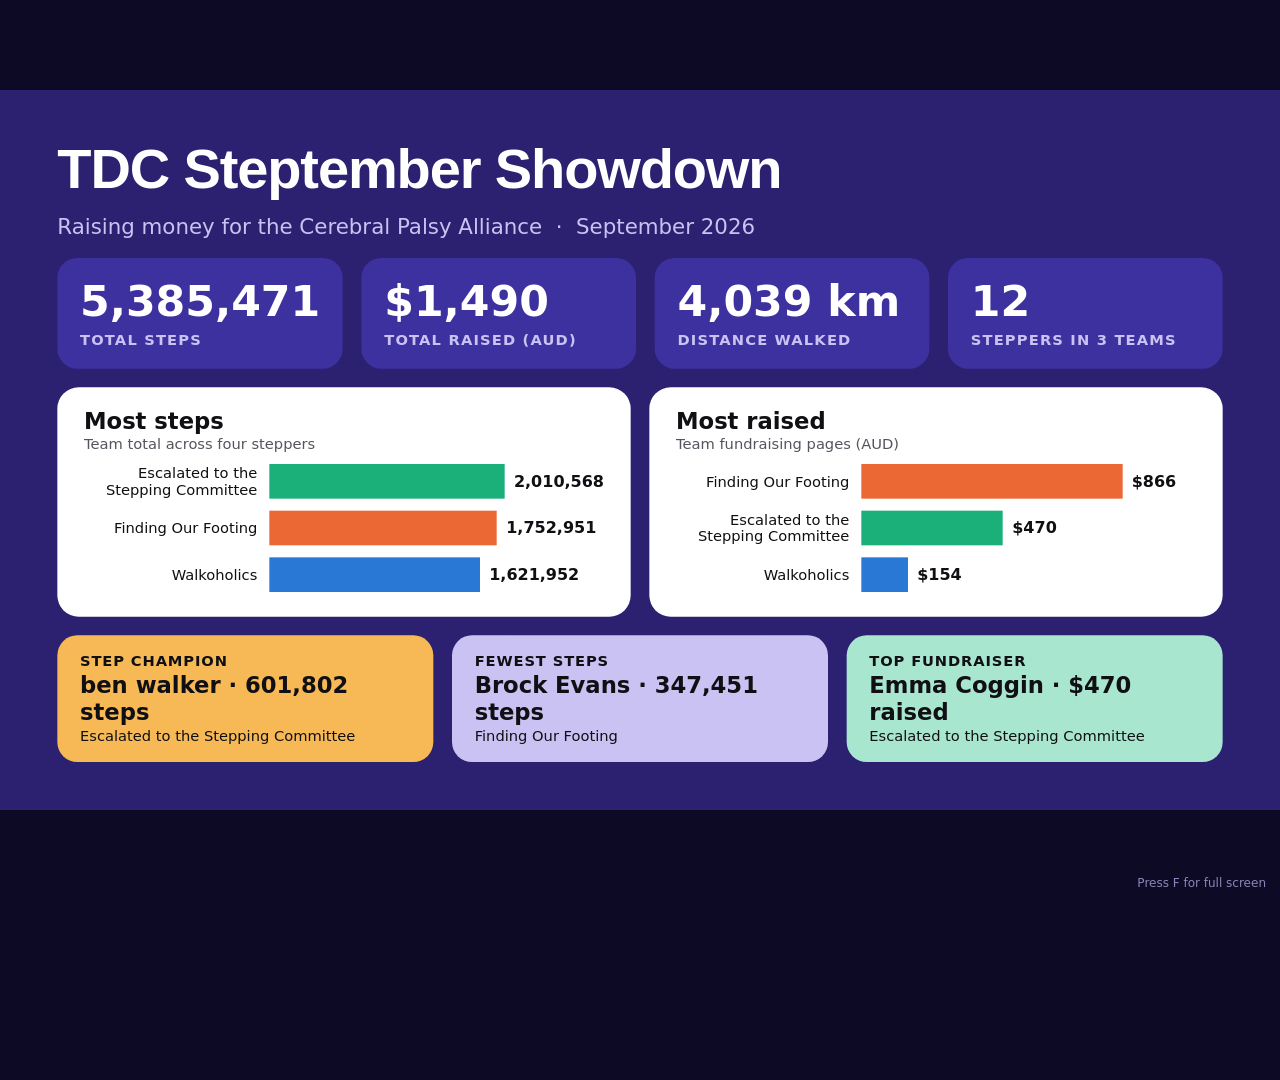
==== steptember-slide.html @ 3fd373d8 "Add HTML version of the one-slide summary Co-Authored-By: Claude Sonnet 5.5 <noreply@anthropic.com> " ====
<!doctype html>
<html lang="en-AU">
<head>
<meta charset="utf-8" />
<meta name="viewport" content="width=device-width, initial-scale=1" />
<title>TDC Steptember Showdown Slide</title>
<meta name="description" content="One-slide summary of the TDC Steptember results, matching the PowerPoint version." />
<link rel="icon" href="data:image/svg+xml,%3Csvg xmlns='http://www.w3.org/2000/svg' viewBox='0 0 100 100'%3E%3Ctext y='.9em' font-size='90'%3E%F0%9F%91%9F%3C/text%3E%3C/svg%3E" />
<style>
:root{
  --bg:#2b2170; --card:#3d31a0; --ink:#101014; --lav:#c9c2f3; --amber:#f7b955; --mint:#a8e6cf;
  --t1:#2a78d6; --t2:#eb6834; --t3:#1baf7a;
}
*{box-sizing:border-box}
html,body{margin:0;height:100%;background:#0d0a26;overflow:hidden}
body{font-family:Calibri,"Segoe UI",system-ui,sans-serif}
/* 1920x1080 stage, scaled to fit the window by the script below */
.stage{position:absolute;left:50%;top:50%;width:1920px;height:1080px;transform-origin:center center;background:var(--bg);color:#fff;position:relative;padding:72px 86px;display:flex;flex-direction:column;gap:28px}
h1{margin:0;font:800 84px/1.1 Arial,Helvetica,sans-serif;letter-spacing:-.02em}
.sub{font-size:32px;color:var(--lav);margin-top:-6px}
.stats{display:grid;grid-template-columns:repeat(4,1fr);gap:28px}
.stat{background:var(--card);border-radius:30px;padding:30px 34px}
.stat b{display:block;font-size:64px;line-height:1.1;font-weight:800;font-variant-numeric:tabular-nums}
.stat span{display:block;margin-top:10px;font-size:22px;font-weight:700;letter-spacing:.08em;color:var(--lav)}
.charts{display:grid;grid-template-columns:1fr 1fr;gap:28px;flex:1;min-height:0}
.chart{background:#fff;color:var(--ink);border-radius:32px;padding:30px 40px;display:flex;flex-direction:column}
.chart h2{margin:0;font-size:34px;font-weight:800}
.chart p{margin:2px 0 0;font-size:22px;color:#55545f}
.bars{flex:1;display:grid;align-content:center;gap:18px;margin-top:12px}
.bar{display:grid;grid-template-columns:260px 1fr;align-items:center;gap:18px}
.bar .lab{text-align:right;font-size:22px;line-height:1.15}
.bar .track{display:flex;align-items:center;gap:14px}
.bar i{display:block;height:52px;width:0;transition:width 1.1s cubic-bezier(.2,.8,.2,1)}
.bar b{font-size:24px;font-weight:800;font-variant-numeric:tabular-nums;white-space:nowrap}
.c1{background:var(--t1)}.c2{background:var(--t2)}.c3{background:var(--t3)}
.awards{display:grid;grid-template-columns:repeat(3,1fr);gap:28px}
.award{border-radius:30px;padding:26px 34px;color:var(--ink)}
.award small{display:block;font-size:22px;font-weight:800;letter-spacing:.06em}
.award strong{display:block;font-size:34px;font-weight:800;margin:4px 0}
.award span{font-size:22px}
.a1{background:var(--amber)}.a2{background:var(--lav)}.a3{background:var(--mint)}
.hint{position:fixed;bottom:10px;right:14px;font:12px system-ui;color:#8b86b8}
@media(prefers-reduced-motion:reduce){.bar i{transition:none}}
</style>
</head>
<body>
<main class="stage" id="stage">
  <h1>TDC Steptember Showdown</h1>
  <div class="sub">Raising money for the Cerebral Palsy Alliance &nbsp;·&nbsp; September 2026</div>

  <div class="stats" id="stats"></div>

  <div class="charts">
    <section class="chart" aria-label="Most steps">
      <h2>Most steps</h2><p>Team total across four steppers</p>
      <div class="bars" id="bars-steps"></div>
    </section>
    <section class="chart" aria-label="Most raised">
      <h2>Most raised</h2><p>Team fundraising pages (AUD)</p>
      <div class="bars" id="bars-money"></div>
    </section>
  </div>

  <div class="awards" id="awards"></div>
</main>
<div class="hint">Press F for full screen</div>

<script>
/* Snapshot of data/teams.json as at 11 Oct 2026 (same figures as the PowerPoint) */
const teams = [
  { name:'Walkoholics', steps:1621952, raised:154, c:1 },
  { name:'Finding Our Footing', steps:1752951, raised:866, c:2 },
  { name:'Escalated to the Stepping Committee', steps:2010568, raised:470, c:3 }
];
const fmt = (n) => n.toLocaleString('en-AU');
const esc = (s) => String(s).replace(/[&<>"]/g, (c) => ({'&':'&amp;','<':'&lt;','>':'&gt;','"':'&quot;'}[c]));
const totalSteps = teams.reduce((a, t) => a + t.steps, 0);
const totalRaised = teams.reduce((a, t) => a + t.raised, 0);

document.getElementById('stats').innerHTML = [
  [fmt(totalSteps), 'TOTAL STEPS'],
  ['$' + fmt(totalRaised), 'TOTAL RAISED (AUD)'],
  [fmt(Math.round(totalSteps * 0.00075)) + ' km', 'DISTANCE WALKED'],
  ['12', 'STEPPERS IN 3 TEAMS']
].map(([v, l]) => `<div class="stat"><b>${v}</b><span>${l}</span></div>`).join('');

function bars(id, key, f) {
  const sorted = [...teams].sort((a, b) => b[key] - a[key]);
  const max = sorted[0][key];
  document.getElementById(id).innerHTML = sorted.map((t) =>
    `<div class="bar"><div class="lab">${esc(t.name)}</div>
     <div class="track"><i class="c${t.c}" data-w="${(t[key] / max * 78).toFixed(1)}"></i><b>${f(t[key])}</b></div></div>`).join('');
}
bars('bars-steps', 'steps', fmt);
bars('bars-money', 'raised', (n) => '$' + fmt(n));
setTimeout(() => document.querySelectorAll('.bar i').forEach((el) => { el.style.width = el.dataset.w + '%'; }), 100);

document.getElementById('awards').innerHTML = [
  ['a1', 'STEP CHAMPION', 'ben walker  ·  601,802 steps', 'Escalated to the Stepping Committee'],
  ['a2', 'FEWEST STEPS', 'Brock Evans  ·  347,451 steps', 'Finding Our Footing'],
  ['a3', 'TOP FUNDRAISER', 'Emma Coggin  ·  $470 raised', 'Escalated to the Stepping Committee']
].map(([c, k, n, t]) => `<div class="award ${c}"><small>${k}</small><strong>${esc(n)}</strong><span>${esc(t)}</span></div>`).join('');

/* scale the 1920x1080 stage to fit the window */
const stage = document.getElementById('stage');
function fit() { stage.style.transform = `translate(-50%, -50%) scale(${Math.min(innerWidth / 1920, innerHeight / 1080)})`; }
addEventListener('resize', fit); fit();
addEventListener('keydown', (e) => {
  if (e.key.toLowerCase() !== 'f') return;
  if (document.fullscreenElement) document.exitFullscreen(); else document.documentElement.requestFullscreen?.();
});
</script>
</body>
</html>
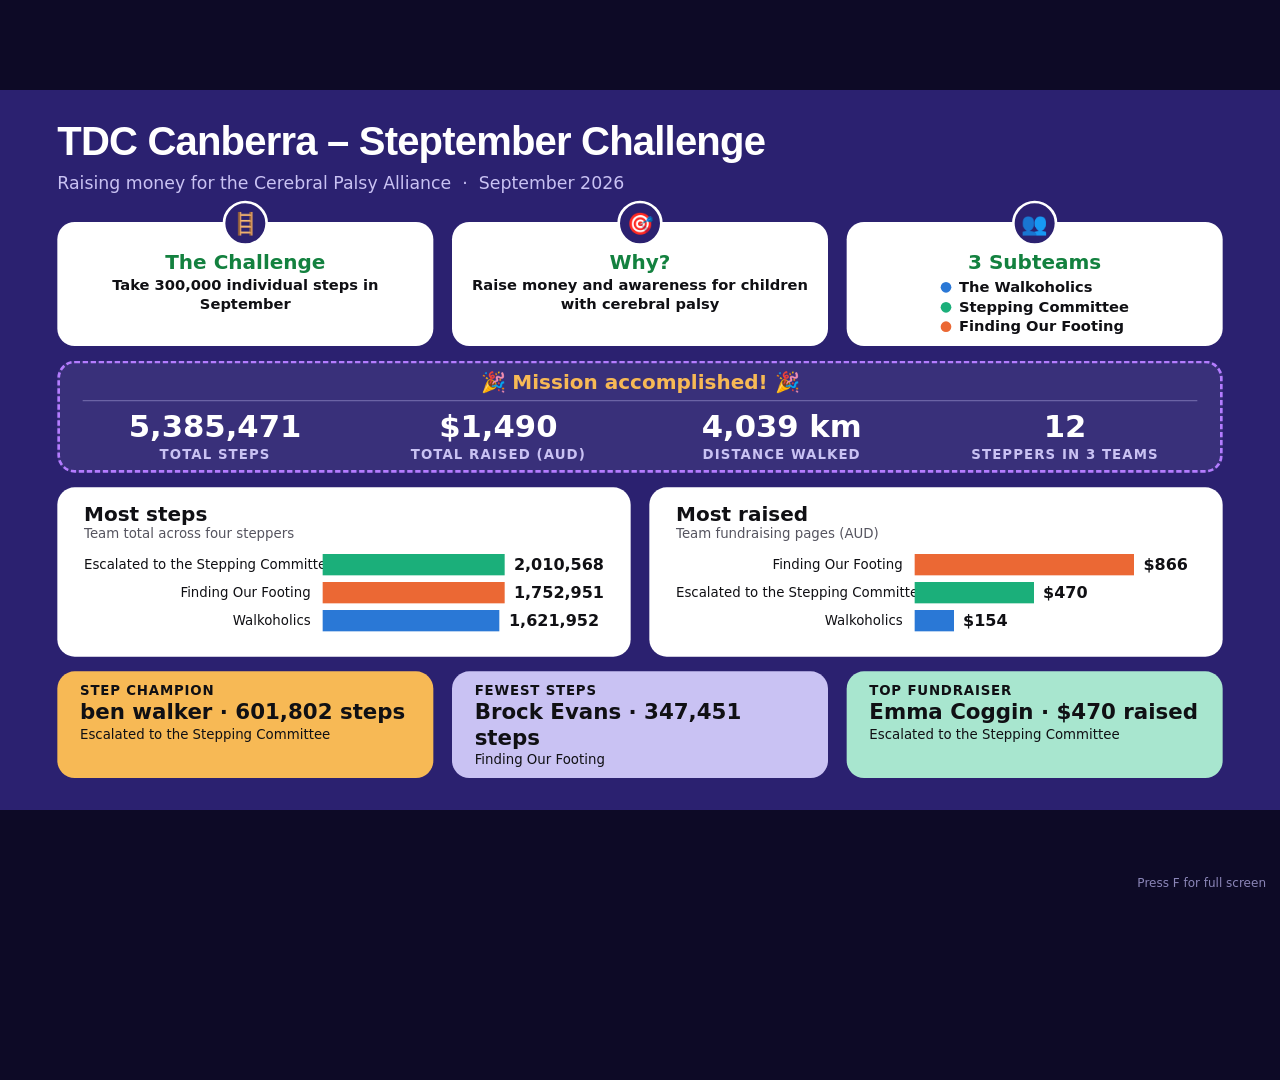
==== commit 1bd2da44: "Add challenge, why and subteam cards and a mission-accomplished band to the HTML slide Co-Authored-B" ====
--- a/steptember-slide.html
+++ b/steptember-slide.html
@@ -15,29 +15,40 @@
 html,body{margin:0;height:100%;background:#0d0a26;overflow:hidden}
 body{font-family:Calibri,"Segoe UI",system-ui,sans-serif}
 /* 1920x1080 stage, scaled to fit the window by the script below */
-.stage{position:absolute;left:50%;top:50%;width:1920px;height:1080px;transform-origin:center center;background:var(--bg);color:#fff;position:relative;padding:72px 86px;display:flex;flex-direction:column;gap:28px}
-h1{margin:0;font:800 84px/1.1 Arial,Helvetica,sans-serif;letter-spacing:-.02em}
-.sub{font-size:32px;color:var(--lav);margin-top:-6px}
-.stats{display:grid;grid-template-columns:repeat(4,1fr);gap:28px}
-.stat{background:var(--card);border-radius:30px;padding:30px 34px}
-.stat b{display:block;font-size:64px;line-height:1.1;font-weight:800;font-variant-numeric:tabular-nums}
-.stat span{display:block;margin-top:10px;font-size:22px;font-weight:700;letter-spacing:.08em;color:var(--lav)}
+.stage{position:absolute;left:50%;top:50%;width:1920px;height:1080px;transform-origin:center center;background:var(--bg);color:#fff;position:relative;padding:44px 86px 48px;display:flex;flex-direction:column;gap:22px}
+h1{margin:0;font:800 60px/1.1 Arial,Helvetica,sans-serif;letter-spacing:-.02em}
+.sub{font-size:26px;color:var(--lav);margin-top:-8px}
+.info{display:grid;grid-template-columns:repeat(3,1fr);gap:28px;margin-top:22px}
+.icard{position:relative;background:#fff;color:var(--ink);border-radius:26px;padding:42px 28px 14px;text-align:center}
+.badge{position:absolute;left:50%;top:-32px;transform:translateX(-50%);width:68px;height:68px;border-radius:50%;background:var(--bg);border:4px solid #fff;display:grid;place-items:center;font-size:32px}
+.icard h2{margin:0;font-size:30px;font-weight:800;color:#13813f}
+.icard p{margin:4px 0 0;font-size:22px;font-weight:700;line-height:1.25}
+.icard ul{list-style:none;margin:6px 0 0;padding:0;text-align:left;display:inline-block}
+.icard li{font-size:22px;font-weight:700;line-height:1.35;display:flex;align-items:center;gap:12px}
+.icard li i{width:16px;height:16px;border-radius:50%}
+.mission{border:4px dashed #b47cff;border-radius:26px;background:rgba(255,255,255,.07);padding:10px 34px 12px}
+.mission h2{margin:0;text-align:center;font-size:30px;font-weight:800;color:var(--amber)}
+.stats{display:grid;grid-template-columns:repeat(4,1fr);gap:28px;margin-top:10px;border-top:2px solid rgba(201,194,243,.35);padding-top:12px}
+.stat{text-align:center}
+.stat b{display:block;font-size:46px;line-height:1.1;font-weight:800;font-variant-numeric:tabular-nums}
+.stat span{display:block;margin-top:4px;font-size:20px;font-weight:700;letter-spacing:.08em;color:var(--lav)}
 .charts{display:grid;grid-template-columns:1fr 1fr;gap:28px;flex:1;min-height:0}
-.chart{background:#fff;color:var(--ink);border-radius:32px;padding:30px 40px;display:flex;flex-direction:column}
-.chart h2{margin:0;font-size:34px;font-weight:800}
-.chart p{margin:2px 0 0;font-size:22px;color:#55545f}
-.bars{flex:1;display:grid;align-content:center;gap:18px;margin-top:12px}
-.bar{display:grid;grid-template-columns:260px 1fr;align-items:center;gap:18px}
-.bar .lab{text-align:right;font-size:22px;line-height:1.15}
+.awards,.mission,.info{flex:none}
+.chart{background:#fff;color:var(--ink);border-radius:26px;padding:22px 40px;display:flex;flex-direction:column}
+.chart h2{margin:0;font-size:30px;font-weight:800}
+.chart p{margin:0;font-size:20px;color:#55545f}
+.bars{flex:1;display:grid;align-content:center;gap:10px;margin-top:4px}
+.bar{display:grid;grid-template-columns:340px 1fr;align-items:center;gap:18px}
+.bar .lab{text-align:right;font-size:20px;line-height:1.15;white-space:nowrap}
 .bar .track{display:flex;align-items:center;gap:14px}
-.bar i{display:block;height:52px;width:0;transition:width 1.1s cubic-bezier(.2,.8,.2,1)}
+.bar i{display:block;height:32px;width:0;transition:width 1.1s cubic-bezier(.2,.8,.2,1)}
 .bar b{font-size:24px;font-weight:800;font-variant-numeric:tabular-nums;white-space:nowrap}
 .c1{background:var(--t1)}.c2{background:var(--t2)}.c3{background:var(--t3)}
 .awards{display:grid;grid-template-columns:repeat(3,1fr);gap:28px}
-.award{border-radius:30px;padding:26px 34px;color:var(--ink)}
-.award small{display:block;font-size:22px;font-weight:800;letter-spacing:.06em}
-.award strong{display:block;font-size:34px;font-weight:800;margin:4px 0}
-.award span{font-size:22px}
+.award{border-radius:26px;padding:16px 34px;color:var(--ink)}
+.award small{display:block;font-size:20px;font-weight:800;letter-spacing:.06em}
+.award strong{display:block;font-size:32px;font-weight:800;margin:2px 0}
+.award span{font-size:20px}
 .a1{background:var(--amber)}.a2{background:var(--lav)}.a3{background:var(--mint)}
 .hint{position:fixed;bottom:10px;right:14px;font:12px system-ui;color:#8b86b8}
 @media(prefers-reduced-motion:reduce){.bar i{transition:none}}
@@ -45,10 +56,17 @@
 </head>
 <body>
 <main class="stage" id="stage">
-  <h1>TDC Steptember Showdown</h1>
+  <h1>TDC Canberra – Steptember Challenge</h1>
   <div class="sub">Raising money for the Cerebral Palsy Alliance &nbsp;·&nbsp; September 2026</div>
 
-  <div class="stats" id="stats"></div>
+  <div class="info">
+    <section class="icard"><div class="badge" aria-hidden="true">🪜</div><h2>The Challenge</h2><p>Take 300,000 individual steps in September</p></section>
+    <section class="icard"><div class="badge" aria-hidden="true">🎯</div><h2>Why?</h2><p>Raise money and awareness for children with cerebral palsy</p></section>
+    <section class="icard"><div class="badge" aria-hidden="true">👥</div><h2>3 Subteams</h2>
+      <ul><li><i class="c1"></i>The Walkoholics</li><li><i class="c3"></i>Stepping Committee</li><li><i class="c2"></i>Finding Our Footing</li></ul></section>
+  </div>
+
+  <section class="mission"><h2>🎉 Mission accomplished! 🎉</h2><div class="stats" id="stats"></div></section>
 
   <div class="charts">
     <section class="chart" aria-label="Most steps">
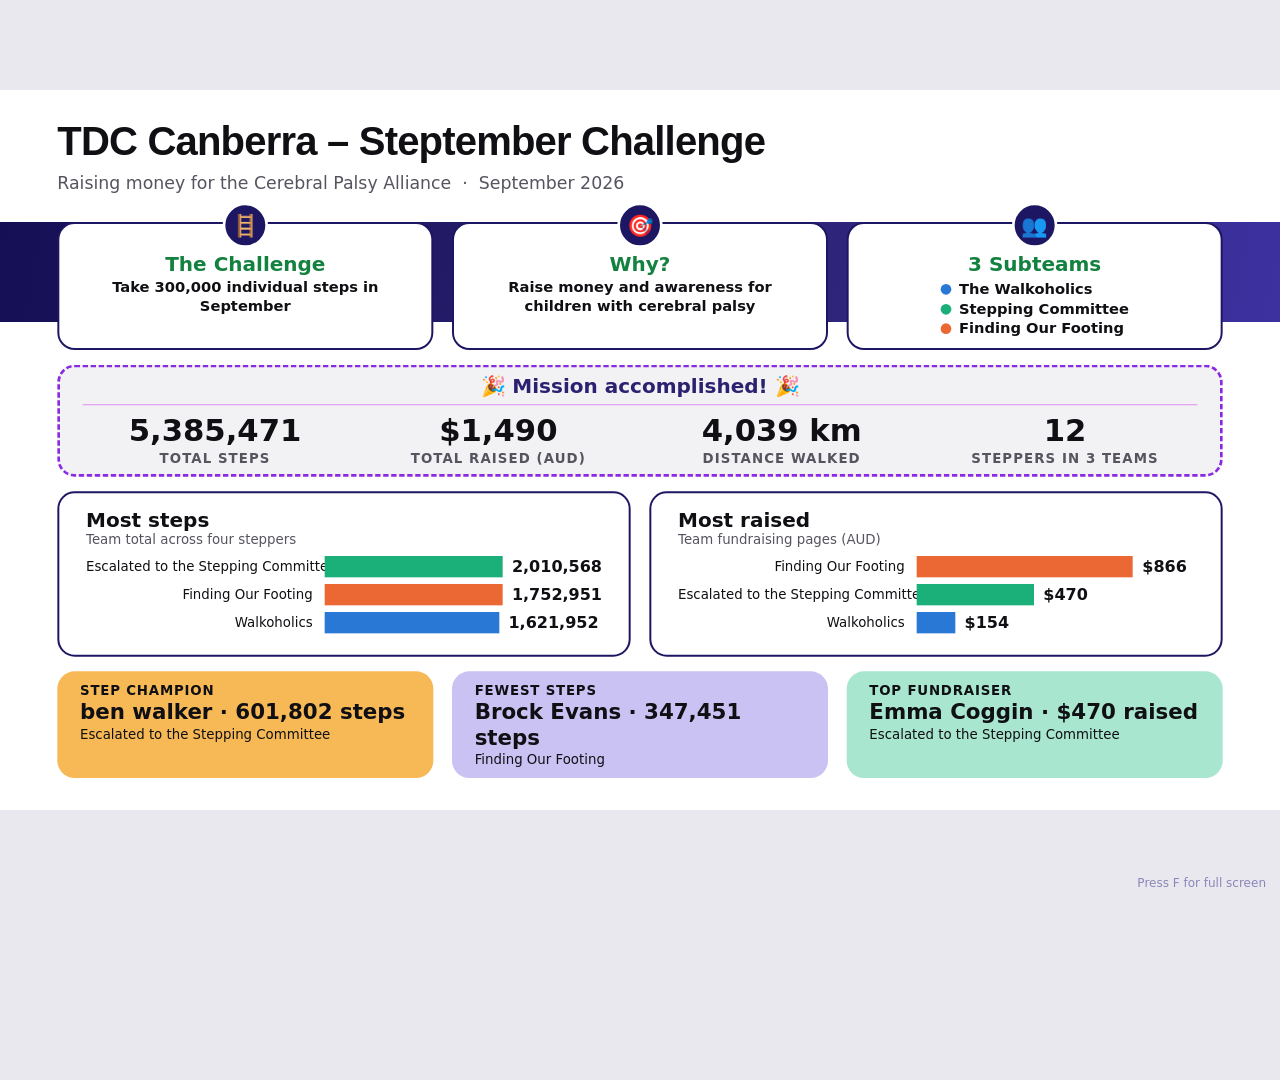
==== commit 56198e4f: "Restyle the HTML slide to the PowerPoint's white background with a navy band Co-Authored-By: Claude " ====
--- a/steptember-slide.html
+++ b/steptember-slide.html
@@ -12,29 +12,30 @@
   --t1:#2a78d6; --t2:#eb6834; --t3:#1baf7a;
 }
 *{box-sizing:border-box}
-html,body{margin:0;height:100%;background:#0d0a26;overflow:hidden}
+html,body{margin:0;height:100%;background:#e9e8ef;overflow:hidden}
 body{font-family:Calibri,"Segoe UI",system-ui,sans-serif}
 /* 1920x1080 stage, scaled to fit the window by the script below */
-.stage{position:absolute;left:50%;top:50%;width:1920px;height:1080px;transform-origin:center center;background:var(--bg);color:#fff;position:relative;padding:44px 86px 48px;display:flex;flex-direction:column;gap:22px}
+.stage{position:absolute;left:50%;top:50%;width:1920px;height:1080px;transform-origin:center center;background:#fff;color:var(--ink);position:relative;padding:44px 86px 48px;display:flex;flex-direction:column;gap:22px}
 h1{margin:0;font:800 60px/1.1 Arial,Helvetica,sans-serif;letter-spacing:-.02em}
-.sub{font-size:26px;color:var(--lav);margin-top:-8px}
-.info{display:grid;grid-template-columns:repeat(3,1fr);gap:28px;margin-top:22px}
-.icard{position:relative;background:#fff;color:var(--ink);border-radius:26px;padding:42px 28px 14px;text-align:center}
-.badge{position:absolute;left:50%;top:-32px;transform:translateX(-50%);width:68px;height:68px;border-radius:50%;background:var(--bg);border:4px solid #fff;display:grid;place-items:center;font-size:32px}
+.sub{font-size:26px;color:#55545f;margin-top:-8px}
+.info{position:relative;display:grid;grid-template-columns:repeat(3,1fr);gap:28px;margin-top:22px}
+.info::before{content:'';position:absolute;left:-86px;right:-86px;top:0;height:150px;background:linear-gradient(100deg,#150f55,#2b2170 55%,#3d31a0)}
+.icard{position:relative;background:#fff;color:var(--ink);border:3px solid #1d1763;border-radius:26px;padding:42px 28px 14px;text-align:center}
+.badge{position:absolute;left:50%;top:-32px;transform:translateX(-50%);width:68px;height:68px;border-radius:50%;background:#1d1763;border:4px solid #fff;display:grid;place-items:center;font-size:32px}
 .icard h2{margin:0;font-size:30px;font-weight:800;color:#13813f}
 .icard p{margin:4px 0 0;font-size:22px;font-weight:700;line-height:1.25}
 .icard ul{list-style:none;margin:6px 0 0;padding:0;text-align:left;display:inline-block}
 .icard li{font-size:22px;font-weight:700;line-height:1.35;display:flex;align-items:center;gap:12px}
 .icard li i{width:16px;height:16px;border-radius:50%}
-.mission{border:4px dashed #b47cff;border-radius:26px;background:rgba(255,255,255,.07);padding:10px 34px 12px}
-.mission h2{margin:0;text-align:center;font-size:30px;font-weight:800;color:var(--amber)}
-.stats{display:grid;grid-template-columns:repeat(4,1fr);gap:28px;margin-top:10px;border-top:2px solid rgba(201,194,243,.35);padding-top:12px}
+.mission{border:4px dashed #8a2be2;border-radius:26px;background:#f2f2f5;color:var(--ink);padding:10px 34px 12px}
+.mission h2{margin:0;text-align:center;font-size:30px;font-weight:800;color:#2b2170}
+.stats{display:grid;grid-template-columns:repeat(4,1fr);gap:28px;margin-top:10px;border-top:2px solid #e3a6f0;padding-top:12px}
 .stat{text-align:center}
 .stat b{display:block;font-size:46px;line-height:1.1;font-weight:800;font-variant-numeric:tabular-nums}
-.stat span{display:block;margin-top:4px;font-size:20px;font-weight:700;letter-spacing:.08em;color:var(--lav)}
+.stat span{display:block;margin-top:4px;font-size:20px;font-weight:700;letter-spacing:.08em;color:#55545f}
 .charts{display:grid;grid-template-columns:1fr 1fr;gap:28px;flex:1;min-height:0}
 .awards,.mission,.info{flex:none}
-.chart{background:#fff;color:var(--ink);border-radius:26px;padding:22px 40px;display:flex;flex-direction:column}
+.chart{background:#fff;color:var(--ink);border:3px solid #1d1763;border-radius:26px;padding:22px 40px;display:flex;flex-direction:column}
 .chart h2{margin:0;font-size:30px;font-weight:800}
 .chart p{margin:0;font-size:20px;color:#55545f}
 .bars{flex:1;display:grid;align-content:center;gap:10px;margin-top:4px}
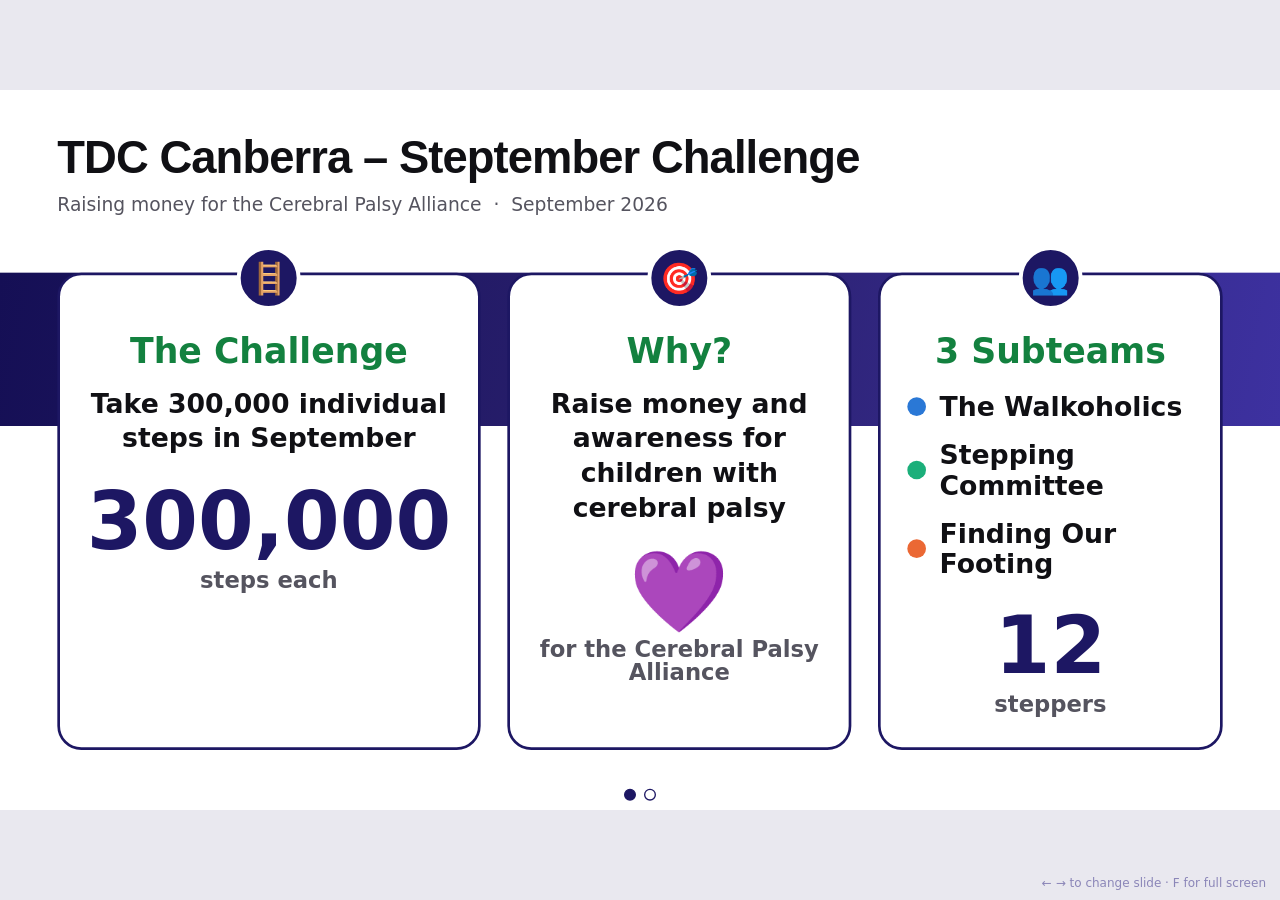
==== commit 4bd4e1ce: "Split the HTML slide into an info slide and a results slide Co-Authored-By: Claude Sonnet 5.5 <norep" ====
--- a/steptember-slide.html
+++ b/steptember-slide.html
@@ -3,93 +3,113 @@
 <head>
 <meta charset="utf-8" />
 <meta name="viewport" content="width=device-width, initial-scale=1" />
-<title>TDC Steptember Showdown Slide</title>
-<meta name="description" content="One-slide summary of the TDC Steptember results, matching the PowerPoint version." />
+<title>TDC Steptember Showdown Slides</title>
+<meta name="description" content="Two-slide summary of the TDC Canberra Steptember challenge: the challenge, then the results." />
 <link rel="icon" href="data:image/svg+xml,%3Csvg xmlns='http://www.w3.org/2000/svg' viewBox='0 0 100 100'%3E%3Ctext y='.9em' font-size='90'%3E%F0%9F%91%9F%3C/text%3E%3C/svg%3E" />
 <style>
 :root{
-  --bg:#2b2170; --card:#3d31a0; --ink:#101014; --lav:#c9c2f3; --amber:#f7b955; --mint:#a8e6cf;
+  --navy:#1d1763; --bg:#2b2170; --ink:#101014; --grey:#55545f; --lav:#c9c2f3; --amber:#f7b955; --mint:#a8e6cf;
   --t1:#2a78d6; --t2:#eb6834; --t3:#1baf7a;
 }
 *{box-sizing:border-box}
 html,body{margin:0;height:100%;background:#e9e8ef;overflow:hidden}
 body{font-family:Calibri,"Segoe UI",system-ui,sans-serif}
 /* 1920x1080 stage, scaled to fit the window by the script below */
-.stage{position:absolute;left:50%;top:50%;width:1920px;height:1080px;transform-origin:center center;background:#fff;color:var(--ink);position:relative;padding:44px 86px 48px;display:flex;flex-direction:column;gap:22px}
-h1{margin:0;font:800 60px/1.1 Arial,Helvetica,sans-serif;letter-spacing:-.02em}
-.sub{font-size:26px;color:#55545f;margin-top:-8px}
-.info{position:relative;display:grid;grid-template-columns:repeat(3,1fr);gap:28px;margin-top:22px}
-.info::before{content:'';position:absolute;left:-86px;right:-86px;top:0;height:150px;background:linear-gradient(100deg,#150f55,#2b2170 55%,#3d31a0)}
-.icard{position:relative;background:#fff;color:var(--ink);border:3px solid #1d1763;border-radius:26px;padding:42px 28px 14px;text-align:center}
-.badge{position:absolute;left:50%;top:-32px;transform:translateX(-50%);width:68px;height:68px;border-radius:50%;background:#1d1763;border:4px solid #fff;display:grid;place-items:center;font-size:32px}
-.icard h2{margin:0;font-size:30px;font-weight:800;color:#13813f}
-.icard p{margin:4px 0 0;font-size:22px;font-weight:700;line-height:1.25}
-.icard ul{list-style:none;margin:6px 0 0;padding:0;text-align:left;display:inline-block}
-.icard li{font-size:22px;font-weight:700;line-height:1.35;display:flex;align-items:center;gap:12px}
-.icard li i{width:16px;height:16px;border-radius:50%}
-.mission{border:4px dashed #8a2be2;border-radius:26px;background:#f2f2f5;color:var(--ink);padding:10px 34px 12px}
-.mission h2{margin:0;text-align:center;font-size:30px;font-weight:800;color:#2b2170}
-.stats{display:grid;grid-template-columns:repeat(4,1fr);gap:28px;margin-top:10px;border-top:2px solid #e3a6f0;padding-top:12px}
+.stage{position:absolute;left:50%;top:50%;width:1920px;height:1080px;transform-origin:center center;background:#fff;color:var(--ink);overflow:hidden}
+.slide{position:absolute;inset:0;padding:64px 86px 56px;display:none;flex-direction:column;gap:30px}
+.slide.on{display:flex}
+h1{margin:0;font:800 68px/1.1 Arial,Helvetica,sans-serif;letter-spacing:-.02em}
+.sub{font-size:28px;color:var(--grey);margin-top:-14px}
+.band{position:relative}
+.band::before{content:'';position:absolute;left:-86px;right:-86px;top:0;height:230px;background:linear-gradient(100deg,#150f55,#2b2170 55%,#3d31a0)}
+.badge{position:absolute;left:50%;top:-44px;transform:translateX(-50%);width:96px;height:96px;border-radius:50%;background:var(--navy);border:6px solid #fff;display:grid;place-items:center;font-size:46px}
+/* slide 1 */
+.info{margin-top:56px;display:grid;grid-template-columns:repeat(3,1fr);gap:40px;flex:1;min-height:0;margin-bottom:34px}
+.icard{position:relative;background:#fff;border:4px solid var(--navy);border-radius:36px;padding:84px 40px 36px;text-align:center;display:flex;flex-direction:column;align-items:center}
+.icard h2{margin:0;font-size:52px;font-weight:800;color:#13813f}
+.icard p{margin:22px 0 0;font-size:40px;font-weight:700;line-height:1.3}
+.icard ul{list-style:none;margin:30px 0 0;padding:0;display:grid;gap:26px}
+.icard li{font-size:40px;font-weight:700;display:flex;align-items:center;gap:20px;text-align:left}
+.icard li i{width:28px;height:28px;border-radius:50%;flex:none}
+.c1{background:var(--t1)}.c2{background:var(--t2)}.c3{background:var(--t3)}
+.big{font-size:120px;font-weight:800;color:var(--navy);line-height:1;margin-top:40px;font-variant-numeric:tabular-nums}
+.big small{display:block;font-size:34px;font-weight:700;color:var(--grey);margin-top:10px}
+/* slide 2 */
+.mission{border:5px dashed #8a2be2;border-radius:34px;background:#f2f2f5;padding:20px 44px 26px}
+.mission h2{margin:0;text-align:center;font-size:44px;font-weight:800;color:var(--bg)}
+.stats{display:grid;grid-template-columns:repeat(4,1fr);gap:28px;margin-top:14px;border-top:3px solid #e3a6f0;padding-top:20px}
 .stat{text-align:center}
-.stat b{display:block;font-size:46px;line-height:1.1;font-weight:800;font-variant-numeric:tabular-nums}
-.stat span{display:block;margin-top:4px;font-size:20px;font-weight:700;letter-spacing:.08em;color:#55545f}
-.charts{display:grid;grid-template-columns:1fr 1fr;gap:28px;flex:1;min-height:0}
-.awards,.mission,.info{flex:none}
-.chart{background:#fff;color:var(--ink);border:3px solid #1d1763;border-radius:26px;padding:22px 40px;display:flex;flex-direction:column}
-.chart h2{margin:0;font-size:30px;font-weight:800}
-.chart p{margin:0;font-size:20px;color:#55545f}
-.bars{flex:1;display:grid;align-content:center;gap:10px;margin-top:4px}
-.bar{display:grid;grid-template-columns:340px 1fr;align-items:center;gap:18px}
-.bar .lab{text-align:right;font-size:20px;line-height:1.15;white-space:nowrap}
-.bar .track{display:flex;align-items:center;gap:14px}
-.bar i{display:block;height:32px;width:0;transition:width 1.1s cubic-bezier(.2,.8,.2,1)}
-.bar b{font-size:24px;font-weight:800;font-variant-numeric:tabular-nums;white-space:nowrap}
-.c1{background:var(--t1)}.c2{background:var(--t2)}.c3{background:var(--t3)}
-.awards{display:grid;grid-template-columns:repeat(3,1fr);gap:28px}
-.award{border-radius:26px;padding:16px 34px;color:var(--ink)}
-.award small{display:block;font-size:20px;font-weight:800;letter-spacing:.06em}
-.award strong{display:block;font-size:32px;font-weight:800;margin:2px 0}
-.award span{font-size:20px}
-.a1{background:var(--amber)}.a2{background:var(--lav)}.a3{background:var(--mint)}
+.stat b{display:block;font-size:68px;line-height:1.1;font-weight:800;font-variant-numeric:tabular-nums}
+.stat span{display:block;margin-top:6px;font-size:24px;font-weight:700;letter-spacing:.08em;color:var(--grey)}
+.res{display:grid;grid-template-columns:1.5fr 1fr;gap:36px;flex:1;min-height:0}
+.panel{border:4px solid var(--navy);border-radius:34px;padding:26px 40px;display:flex;flex-direction:column}
+.panel h3{margin:0;font-size:38px;font-weight:800;color:#13813f}
+.panel p.k{margin:0;font-size:24px;color:var(--grey)}
+.podium{flex:1;display:grid;grid-template-columns:repeat(3,1fr);gap:24px;align-items:end;margin-top:16px}
+.pl{display:flex;flex-direction:column;align-items:center;justify-content:flex-end}
+.pl .nm{font-size:30px;font-weight:800;text-align:center;line-height:1.15}
+.pl .st{font-size:28px;font-weight:700;color:var(--grey);margin:2px 0 4px;font-variant-numeric:tabular-nums}
+.pl .tm{font-size:21px;color:var(--grey);text-align:center;margin-bottom:10px;line-height:1.15}
+.pl .blk{width:100%;border-radius:20px 20px 0 0;display:grid;place-items:start center;padding-top:14px;font:800 56px Arial,sans-serif;color:var(--ink)}
+.pl.p1 .blk{height:240px;background:var(--amber)}
+.pl.p2 .blk{height:170px;background:var(--lav)}
+.pl.p3 .blk{height:120px;background:var(--mint)}
+.side{display:grid;grid-template-rows:1fr 1fr;gap:28px}
+.award{border-radius:34px;padding:28px 40px;display:flex;flex-direction:column;justify-content:center}
+.award small{font-size:26px;font-weight:800;letter-spacing:.06em}
+.award strong{font-size:48px;font-weight:800;margin:6px 0 4px;line-height:1.1}
+.award span{font-size:28px}
+.a2{background:var(--lav)}.a3{background:var(--mint)}
+.nav{position:absolute;bottom:14px;left:0;right:0;display:flex;justify-content:center;gap:12px;z-index:3}
+.nav button{width:18px;height:18px;border-radius:50%;border:2px solid var(--navy);background:#fff;padding:0;cursor:pointer}
+.nav button[aria-current=true]{background:var(--navy)}
 .hint{position:fixed;bottom:10px;right:14px;font:12px system-ui;color:#8b86b8}
-@media(prefers-reduced-motion:reduce){.bar i{transition:none}}
 </style>
 </head>
 <body>
 <main class="stage" id="stage">
-  <h1>TDC Canberra – Steptember Challenge</h1>
-  <div class="sub">Raising money for the Cerebral Palsy Alliance &nbsp;·&nbsp; September 2026</div>
 
-  <div class="info">
-    <section class="icard"><div class="badge" aria-hidden="true">🪜</div><h2>The Challenge</h2><p>Take 300,000 individual steps in September</p></section>
-    <section class="icard"><div class="badge" aria-hidden="true">🎯</div><h2>Why?</h2><p>Raise money and awareness for children with cerebral palsy</p></section>
-    <section class="icard"><div class="badge" aria-hidden="true">👥</div><h2>3 Subteams</h2>
-      <ul><li><i class="c1"></i>The Walkoholics</li><li><i class="c3"></i>Stepping Committee</li><li><i class="c2"></i>Finding Our Footing</li></ul></section>
-  </div>
+  <section class="slide on" aria-label="The challenge">
+    <h1>TDC Canberra – Steptember Challenge</h1>
+    <div class="sub">Raising money for the Cerebral Palsy Alliance &nbsp;·&nbsp; September 2026</div>
+    <div class="band info">
+      <section class="icard"><div class="badge" aria-hidden="true">🪜</div><h2>The Challenge</h2>
+        <p>Take 300,000 individual steps in September</p>
+        <div class="big">300,000<small>steps each</small></div></section>
+      <section class="icard"><div class="badge" aria-hidden="true">🎯</div><h2>Why?</h2>
+        <p>Raise money and awareness for children with cerebral palsy</p>
+        <div class="big">💜<small>for the Cerebral Palsy Alliance</small></div></section>
+      <section class="icard"><div class="badge" aria-hidden="true">👥</div><h2>3 Subteams</h2>
+        <ul><li><i class="c1"></i>The Walkoholics</li><li><i class="c3"></i>Stepping Committee</li><li><i class="c2"></i>Finding Our Footing</li></ul>
+        <div class="big">12<small>steppers</small></div></section>
+    </div>
+  </section>
 
-  <section class="mission"><h2>🎉 Mission accomplished! 🎉</h2><div class="stats" id="stats"></div></section>
+  <section class="slide" aria-label="The results">
+    <h1>TDC Canberra – Steptember Results</h1>
+    <div class="sub">Raising money for the Cerebral Palsy Alliance &nbsp;·&nbsp; September 2026</div>
+    <div class="mission"><h2>🎉 Mission accomplished! 🎉</h2><div class="stats" id="stats"></div></div>
+    <div class="res">
+      <section class="panel"><h3>🏆 Most steps</h3><p class="k">Top three steppers</p><div class="podium" id="podium"></div></section>
+      <div class="side" id="awards"></div>
+    </div>
+  </section>
 
-  <div class="charts">
-    <section class="chart" aria-label="Most steps">
-      <h2>Most steps</h2><p>Team total across four steppers</p>
-      <div class="bars" id="bars-steps"></div>
-    </section>
-    <section class="chart" aria-label="Most raised">
-      <h2>Most raised</h2><p>Team fundraising pages (AUD)</p>
-      <div class="bars" id="bars-money"></div>
-    </section>
-  </div>
-
-  <div class="awards" id="awards"></div>
+  <div class="nav" id="nav"></div>
 </main>
-<div class="hint">Press F for full screen</div>
+<div class="hint">← → to change slide · F for full screen</div>
 
 <script>
 /* Snapshot of data/teams.json as at 11 Oct 2026 (same figures as the PowerPoint) */
 const teams = [
-  { name:'Walkoholics', steps:1621952, raised:154, c:1 },
-  { name:'Finding Our Footing', steps:1752951, raised:866, c:2 },
-  { name:'Escalated to the Stepping Committee', steps:2010568, raised:470, c:3 }
+  { name:'Walkoholics', steps:1621952, raised:154 },
+  { name:'Finding Our Footing', steps:1752951, raised:866 },
+  { name:'Escalated to the Stepping Committee', steps:2010568, raised:470 }
+];
+const top3 = [
+  { name:'ben walker', steps:601802, team:'Escalated to the Stepping Committee' },
+  { name:'Dionne Marks', steps:592773, team:'Finding Our Footing' },
+  { name:'chloe egle', steps:576906, team:'Escalated to the Stepping Committee' }
 ];
 const fmt = (n) => n.toLocaleString('en-AU');
 const esc = (s) => String(s).replace(/[&<>"]/g, (c) => ({'&':'&amp;','<':'&lt;','>':'&gt;','"':'&quot;'}[c]));
@@ -103,30 +123,44 @@
   ['12', 'STEPPERS IN 3 TEAMS']
 ].map(([v, l]) => `<div class="stat"><b>${v}</b><span>${l}</span></div>`).join('');
 
-function bars(id, key, f) {
-  const sorted = [...teams].sort((a, b) => b[key] - a[key]);
-  const max = sorted[0][key];
-  document.getElementById(id).innerHTML = sorted.map((t) =>
-    `<div class="bar"><div class="lab">${esc(t.name)}</div>
-     <div class="track"><i class="c${t.c}" data-w="${(t[key] / max * 78).toFixed(1)}"></i><b>${f(t[key])}</b></div></div>`).join('');
-}
-bars('bars-steps', 'steps', fmt);
-bars('bars-money', 'raised', (n) => '$' + fmt(n));
-setTimeout(() => document.querySelectorAll('.bar i').forEach((el) => { el.style.width = el.dataset.w + '%'; }), 100);
+/* podium order: 2nd, 1st, 3rd */
+document.getElementById('podium').innerHTML = [1, 0, 2].map((i) => {
+  const p = top3[i];
+  return `<div class="pl p${i + 1}"><div class="nm">${esc(p.name)}</div><div class="st">${fmt(p.steps)}</div>
+    <div class="tm">${esc(p.team)}</div><div class="blk">${i + 1}</div></div>`;
+}).join('');
 
 document.getElementById('awards').innerHTML = [
-  ['a1', 'STEP CHAMPION', 'ben walker  ·  601,802 steps', 'Escalated to the Stepping Committee'],
-  ['a2', 'FEWEST STEPS', 'Brock Evans  ·  347,451 steps', 'Finding Our Footing'],
-  ['a3', 'TOP FUNDRAISER', 'Emma Coggin  ·  $470 raised', 'Escalated to the Stepping Committee']
+  ['a2', '🐢 FEWEST STEPS', 'Brock Evans', '347,451 steps · Finding Our Footing'],
+  ['a3', '💰 TOP FUNDRAISER', 'Emma Coggin', '$470 raised · Escalated to the Stepping Committee']
 ].map(([c, k, n, t]) => `<div class="award ${c}"><small>${k}</small><strong>${esc(n)}</strong><span>${esc(t)}</span></div>`).join('');
+
+/* slides */
+const slides = [...document.querySelectorAll('.slide')];
+const nav = document.getElementById('nav');
+let cur = 0;
+nav.innerHTML = slides.map((s, i) => `<button type="button" aria-label="Slide ${i + 1}: ${esc(s.getAttribute('aria-label'))}"></button>`).join('');
+const dots = [...nav.children];
+function show(i) {
+  cur = Math.max(0, Math.min(slides.length - 1, i));
+  slides.forEach((s, j) => s.classList.toggle('on', j === cur));
+  dots.forEach((d, j) => d.setAttribute('aria-current', j === cur));
+  try { history.replaceState(null, '', '#' + (cur + 1)); } catch (e) {}
+}
+dots.forEach((d, i) => d.addEventListener('click', () => show(i)));
+show((parseInt(location.hash.slice(1), 10) || 1) - 1);
 
 /* scale the 1920x1080 stage to fit the window */
 const stage = document.getElementById('stage');
 function fit() { stage.style.transform = `translate(-50%, -50%) scale(${Math.min(innerWidth / 1920, innerHeight / 1080)})`; }
 addEventListener('resize', fit); fit();
 addEventListener('keydown', (e) => {
-  if (e.key.toLowerCase() !== 'f') return;
-  if (document.fullscreenElement) document.exitFullscreen(); else document.documentElement.requestFullscreen?.();
+  const k = e.key;
+  if (k === 'ArrowRight' || k === 'PageDown' || k === ' ') { e.preventDefault(); show(cur + 1); }
+  else if (k === 'ArrowLeft' || k === 'PageUp') { e.preventDefault(); show(cur - 1); }
+  else if (k.toLowerCase() === 'f') {
+    if (document.fullscreenElement) document.exitFullscreen(); else document.documentElement.requestFullscreen?.();
+  }
 });
 </script>
 </body>
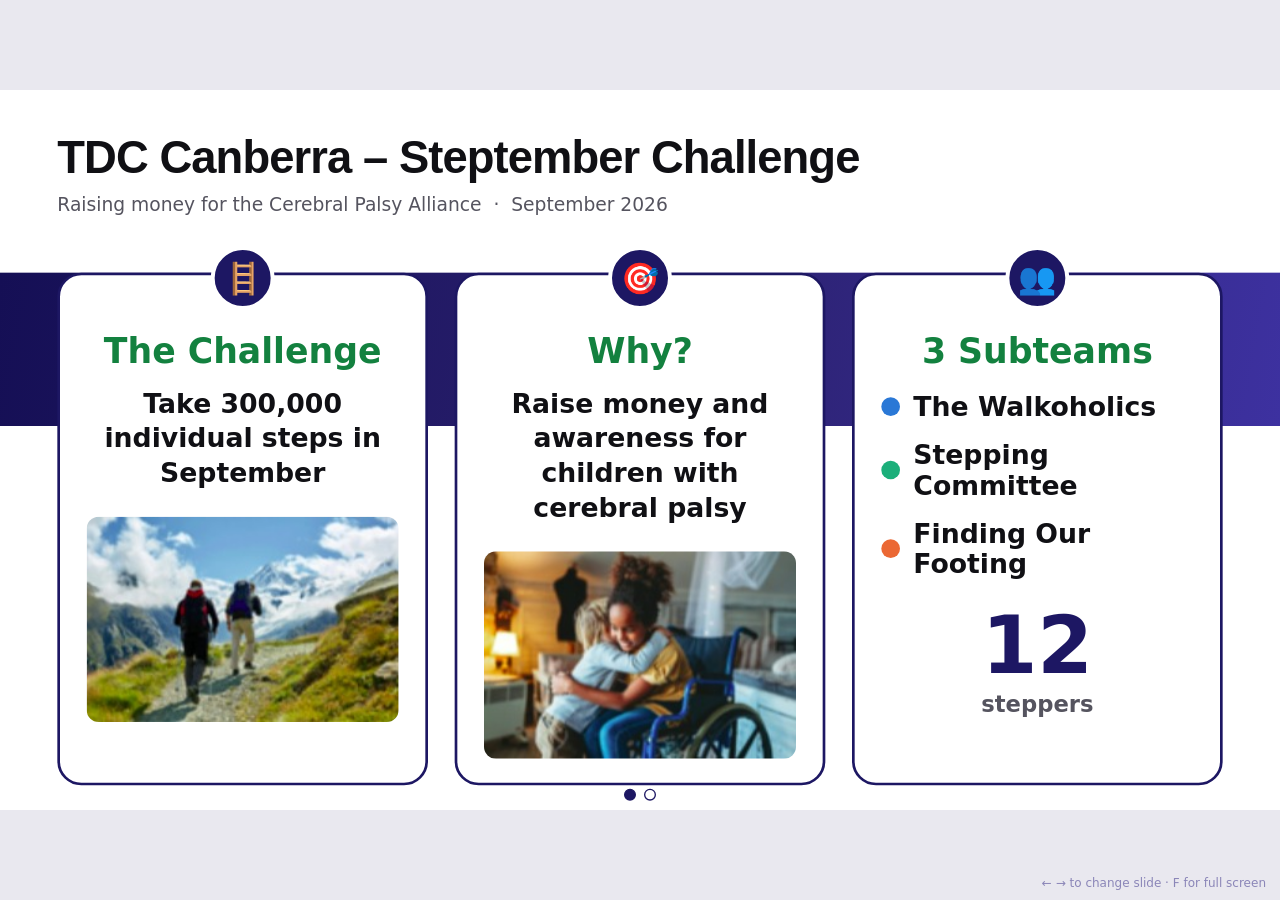
==== commit 177712b4: "Add photos to the info slide; swap fewest steps for team step totals on results Co-Authored-By: Clau" ====
--- a/steptember-slide.html
+++ b/steptember-slide.html
@@ -32,6 +32,7 @@
 .icard li{font-size:40px;font-weight:700;display:flex;align-items:center;gap:20px;text-align:left}
 .icard li i{width:28px;height:28px;border-radius:50%;flex:none}
 .c1{background:var(--t1)}.c2{background:var(--t2)}.c3{background:var(--t3)}
+.photo{width:470px;max-width:100%;border-radius:18px;margin-top:40px;display:block}
 .big{font-size:120px;font-weight:800;color:var(--navy);line-height:1;margin-top:40px;font-variant-numeric:tabular-nums}
 .big small{display:block;font-size:34px;font-weight:700;color:var(--grey);margin-top:10px}
 /* slide 2 */
@@ -41,11 +42,11 @@
 .stat{text-align:center}
 .stat b{display:block;font-size:68px;line-height:1.1;font-weight:800;font-variant-numeric:tabular-nums}
 .stat span{display:block;margin-top:6px;font-size:24px;font-weight:700;letter-spacing:.08em;color:var(--grey)}
-.res{display:grid;grid-template-columns:1.5fr 1fr;gap:36px;flex:1;min-height:0}
+.res{display:grid;grid-template-columns:1.5fr 1fr;grid-template-rows:minmax(0,1fr);gap:36px;flex:1;min-height:0}
 .panel{border:4px solid var(--navy);border-radius:34px;padding:26px 40px;display:flex;flex-direction:column}
 .panel h3{margin:0;font-size:38px;font-weight:800;color:#13813f}
 .panel p.k{margin:0;font-size:24px;color:var(--grey)}
-.podium{flex:1;display:grid;grid-template-columns:repeat(3,1fr);gap:24px;align-items:end;margin-top:16px}
+.podium{flex:1;min-height:0;display:grid;grid-template-columns:repeat(3,1fr);gap:24px;align-items:end;margin-top:16px}
 .pl{display:flex;flex-direction:column;align-items:center;justify-content:flex-end}
 .pl .nm{font-size:30px;font-weight:800;text-align:center;line-height:1.15}
 .pl .st{font-size:28px;font-weight:700;color:var(--grey);margin:2px 0 4px;font-variant-numeric:tabular-nums}
@@ -54,8 +55,16 @@
 .pl.p1 .blk{height:240px;background:var(--amber)}
 .pl.p2 .blk{height:170px;background:var(--lav)}
 .pl.p3 .blk{height:120px;background:var(--mint)}
-.side{display:grid;grid-template-rows:1fr 1fr;gap:28px}
-.award{border-radius:34px;padding:28px 40px;display:flex;flex-direction:column;justify-content:center}
+.side{display:grid;min-height:0;grid-template-rows:minmax(0,1.7fr) minmax(0,1fr);gap:28px}
+.tsteps{gap:0;justify-content:center;padding:18px 40px}
+.tbars{display:grid;gap:8px;margin-top:8px}
+.tbar{display:grid;grid-template-columns:1fr;gap:2px}
+.tbar .lab{font-size:22px;font-weight:700}
+.tbar .row{display:flex;align-items:center;gap:16px}
+.tbar i{display:block;height:26px;border-radius:6px}
+.tbar b{font-size:28px;font-weight:800;font-variant-numeric:tabular-nums;white-space:nowrap}
+.side>#awards{display:flex;min-height:0}
+.award{flex:1;border-radius:34px;padding:18px 40px;display:flex;flex-direction:column;justify-content:center}
 .award small{font-size:26px;font-weight:800;letter-spacing:.06em}
 .award strong{font-size:48px;font-weight:800;margin:6px 0 4px;line-height:1.1}
 .award span{font-size:28px}
@@ -75,10 +84,10 @@
     <div class="band info">
       <section class="icard"><div class="badge" aria-hidden="true">🪜</div><h2>The Challenge</h2>
         <p>Take 300,000 individual steps in September</p>
-        <div class="big">300,000<small>steps each</small></div></section>
+        <img class="photo" src="assets/img/slide-challenge.jpg" alt="Two hikers walking a mountain trail" /></section>
       <section class="icard"><div class="badge" aria-hidden="true">🎯</div><h2>Why?</h2>
         <p>Raise money and awareness for children with cerebral palsy</p>
-        <div class="big">💜<small>for the Cerebral Palsy Alliance</small></div></section>
+        <img class="photo" src="assets/img/slide-why.jpg" alt="A child in a wheelchair hugging a family member" /></section>
       <section class="icard"><div class="badge" aria-hidden="true">👥</div><h2>3 Subteams</h2>
         <ul><li><i class="c1"></i>The Walkoholics</li><li><i class="c3"></i>Stepping Committee</li><li><i class="c2"></i>Finding Our Footing</li></ul>
         <div class="big">12<small>steppers</small></div></section>
@@ -91,7 +100,7 @@
     <div class="mission"><h2>🎉 Mission accomplished! 🎉</h2><div class="stats" id="stats"></div></div>
     <div class="res">
       <section class="panel"><h3>🏆 Most steps</h3><p class="k">Top three steppers</p><div class="podium" id="podium"></div></section>
-      <div class="side" id="awards"></div>
+      <div class="side"><section class="panel tsteps"><h3>👟 Team steps</h3><div class="tbars" id="tbars"></div></section><div id="awards"></div></div>
     </div>
   </section>
 
@@ -131,9 +140,13 @@
 }).join('');
 
 document.getElementById('awards').innerHTML = [
-  ['a2', '🐢 FEWEST STEPS', 'Brock Evans', '347,451 steps · Finding Our Footing'],
   ['a3', '💰 TOP FUNDRAISER', 'Emma Coggin', '$470 raised · Escalated to the Stepping Committee']
 ].map(([c, k, n, t]) => `<div class="award ${c}"><small>${k}</small><strong>${esc(n)}</strong><span>${esc(t)}</span></div>`).join('');
+
+const tcol = { 'Walkoholics':'c1', 'Finding Our Footing':'c2', 'Escalated to the Stepping Committee':'c3' };
+const tsort = [...teams].sort((a, b) => b.steps - a.steps);
+document.getElementById('tbars').innerHTML = tsort.map((t) =>
+  `<div class="tbar"><div class="lab">${esc(t.name)}</div><div class="row"><i class="${tcol[t.name]}" style="width:${(t.steps / tsort[0].steps * 62).toFixed(1)}%"></i><b>${fmt(t.steps)}</b></div></div>`).join('');
 
 /* slides */
 const slides = [...document.querySelectorAll('.slide')];
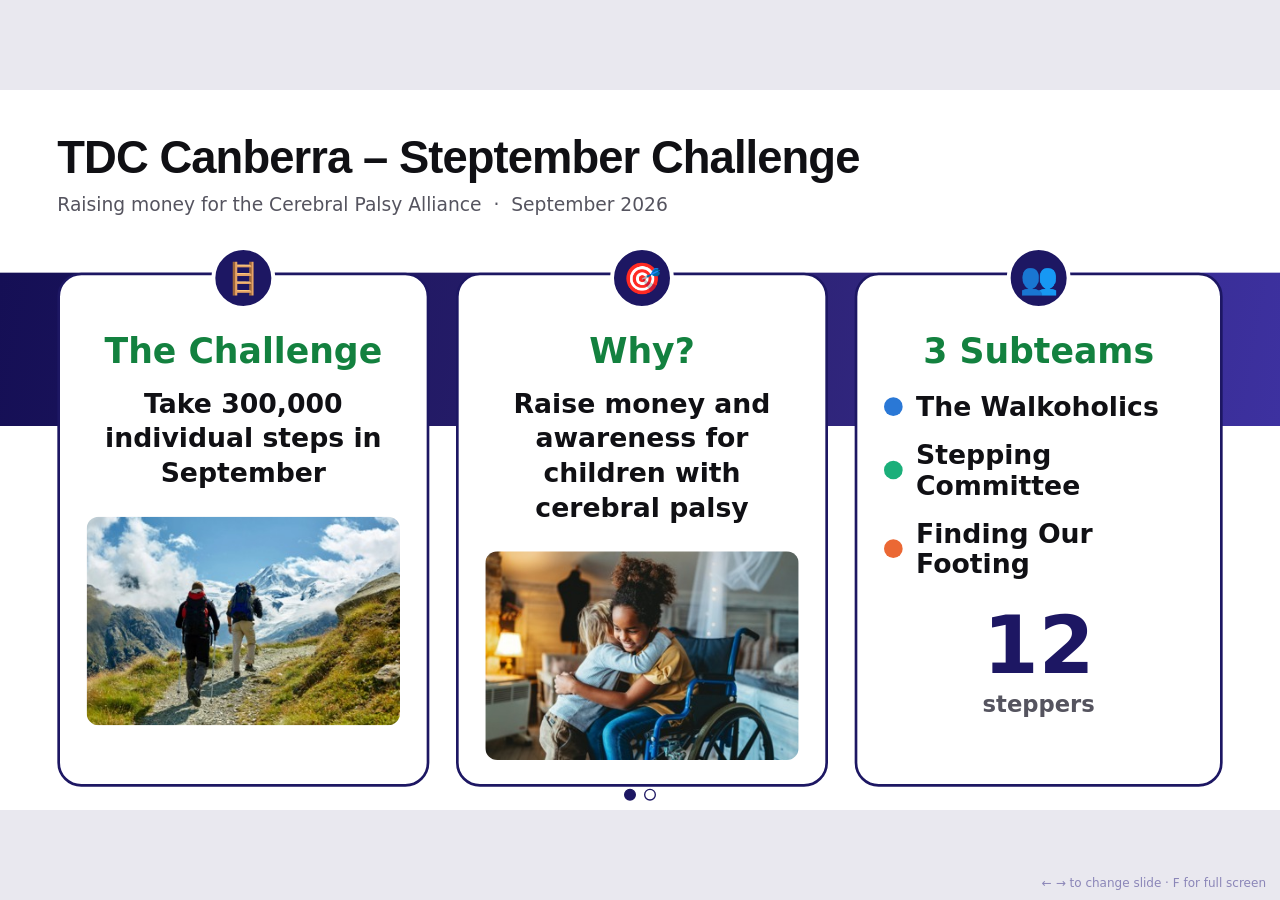
==== commit 6aba0eb4: "Use the original photos and align them on one row in the slides Co-Authored-By: Claude Sonnet 5.5 <n" ====
--- a/steptember-slide.html
+++ b/steptember-slide.html
@@ -27,12 +27,12 @@
 .info{margin-top:56px;display:grid;grid-template-columns:repeat(3,1fr);gap:40px;flex:1;min-height:0;margin-bottom:34px}
 .icard{position:relative;background:#fff;border:4px solid var(--navy);border-radius:36px;padding:84px 40px 36px;text-align:center;display:flex;flex-direction:column;align-items:center}
 .icard h2{margin:0;font-size:52px;font-weight:800;color:#13813f}
-.icard p{margin:22px 0 0;font-size:40px;font-weight:700;line-height:1.3}
+.icard p{margin:22px 0 0;font-size:40px;font-weight:700;line-height:1.3;min-height:156px}
 .icard ul{list-style:none;margin:30px 0 0;padding:0;display:grid;gap:26px}
 .icard li{font-size:40px;font-weight:700;display:flex;align-items:center;gap:20px;text-align:left}
 .icard li i{width:28px;height:28px;border-radius:50%;flex:none}
 .c1{background:var(--t1)}.c2{background:var(--t2)}.c3{background:var(--t3)}
-.photo{width:470px;max-width:100%;border-radius:18px;margin-top:40px;display:block}
+.photo{width:470px;height:313px;object-fit:cover;border-radius:18px;margin-top:40px;display:block}
 .big{font-size:120px;font-weight:800;color:var(--navy);line-height:1;margin-top:40px;font-variant-numeric:tabular-nums}
 .big small{display:block;font-size:34px;font-weight:700;color:var(--grey);margin-top:10px}
 /* slide 2 */
